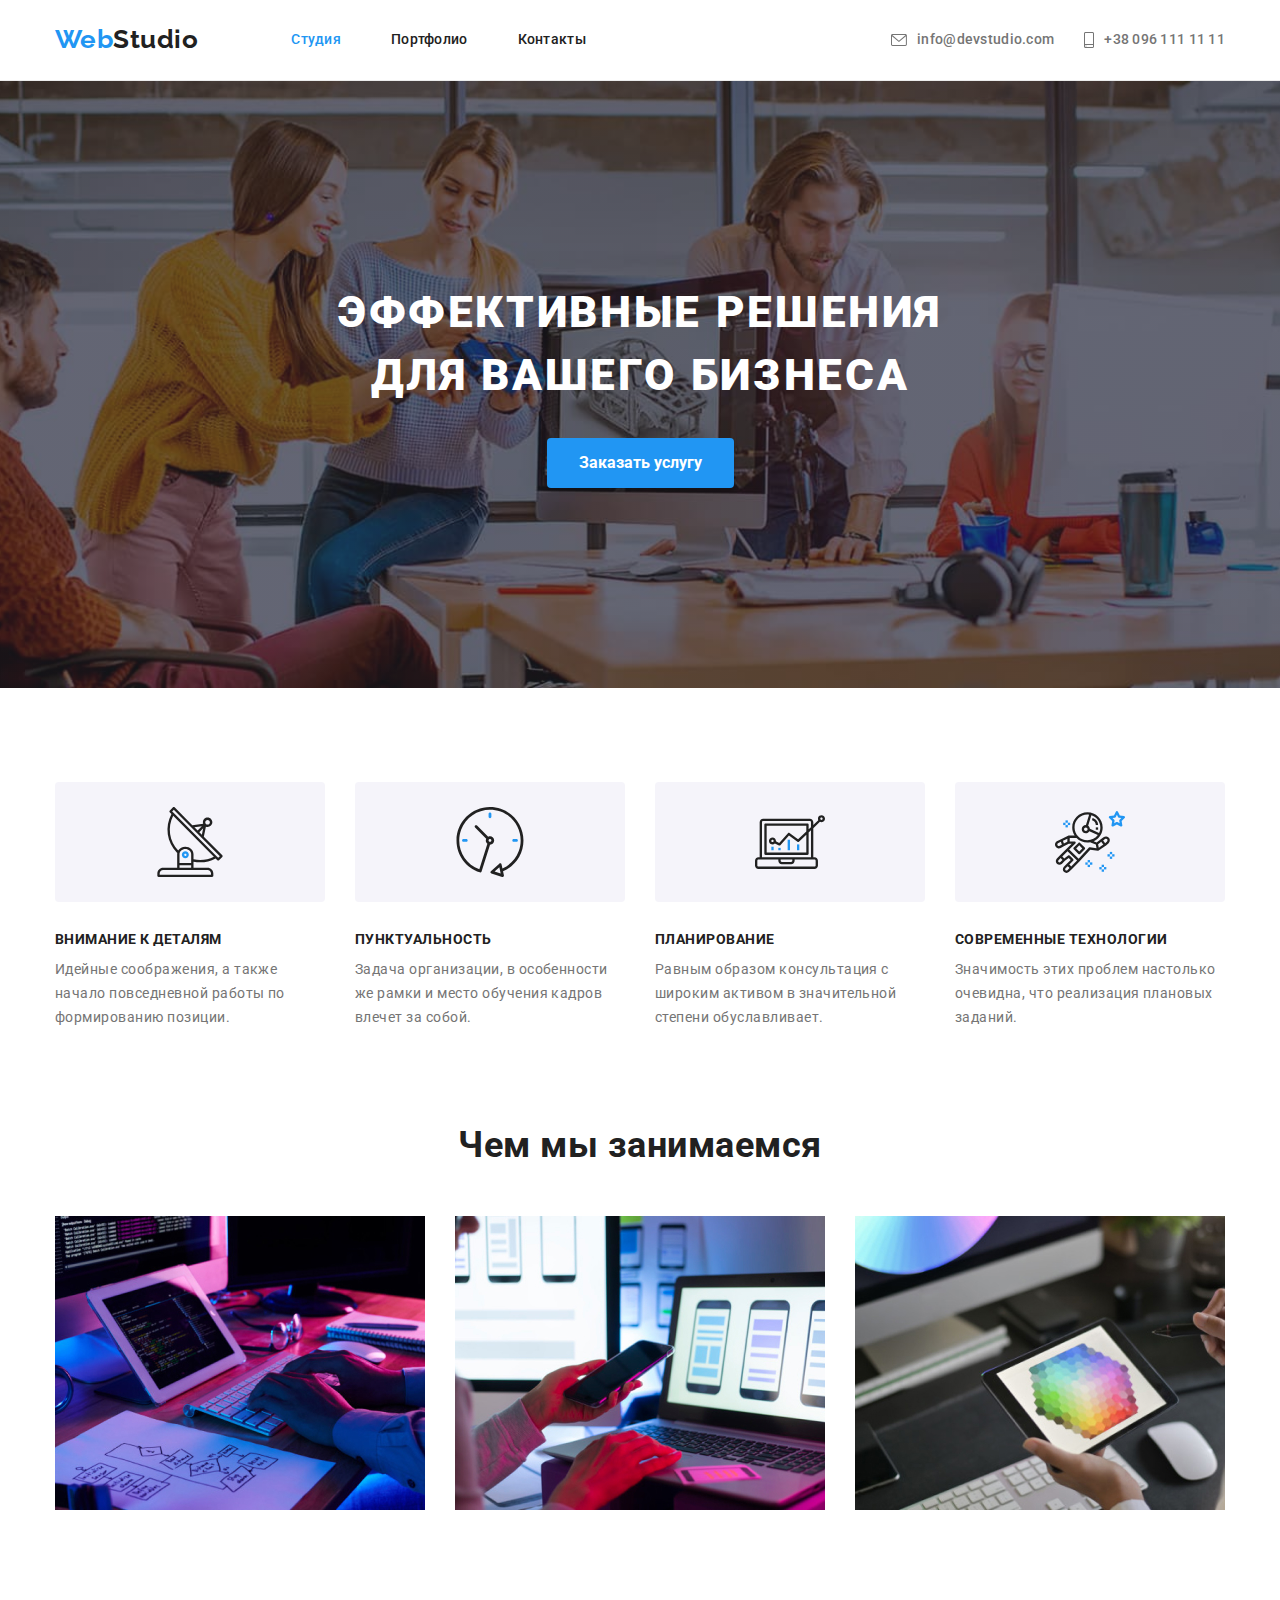
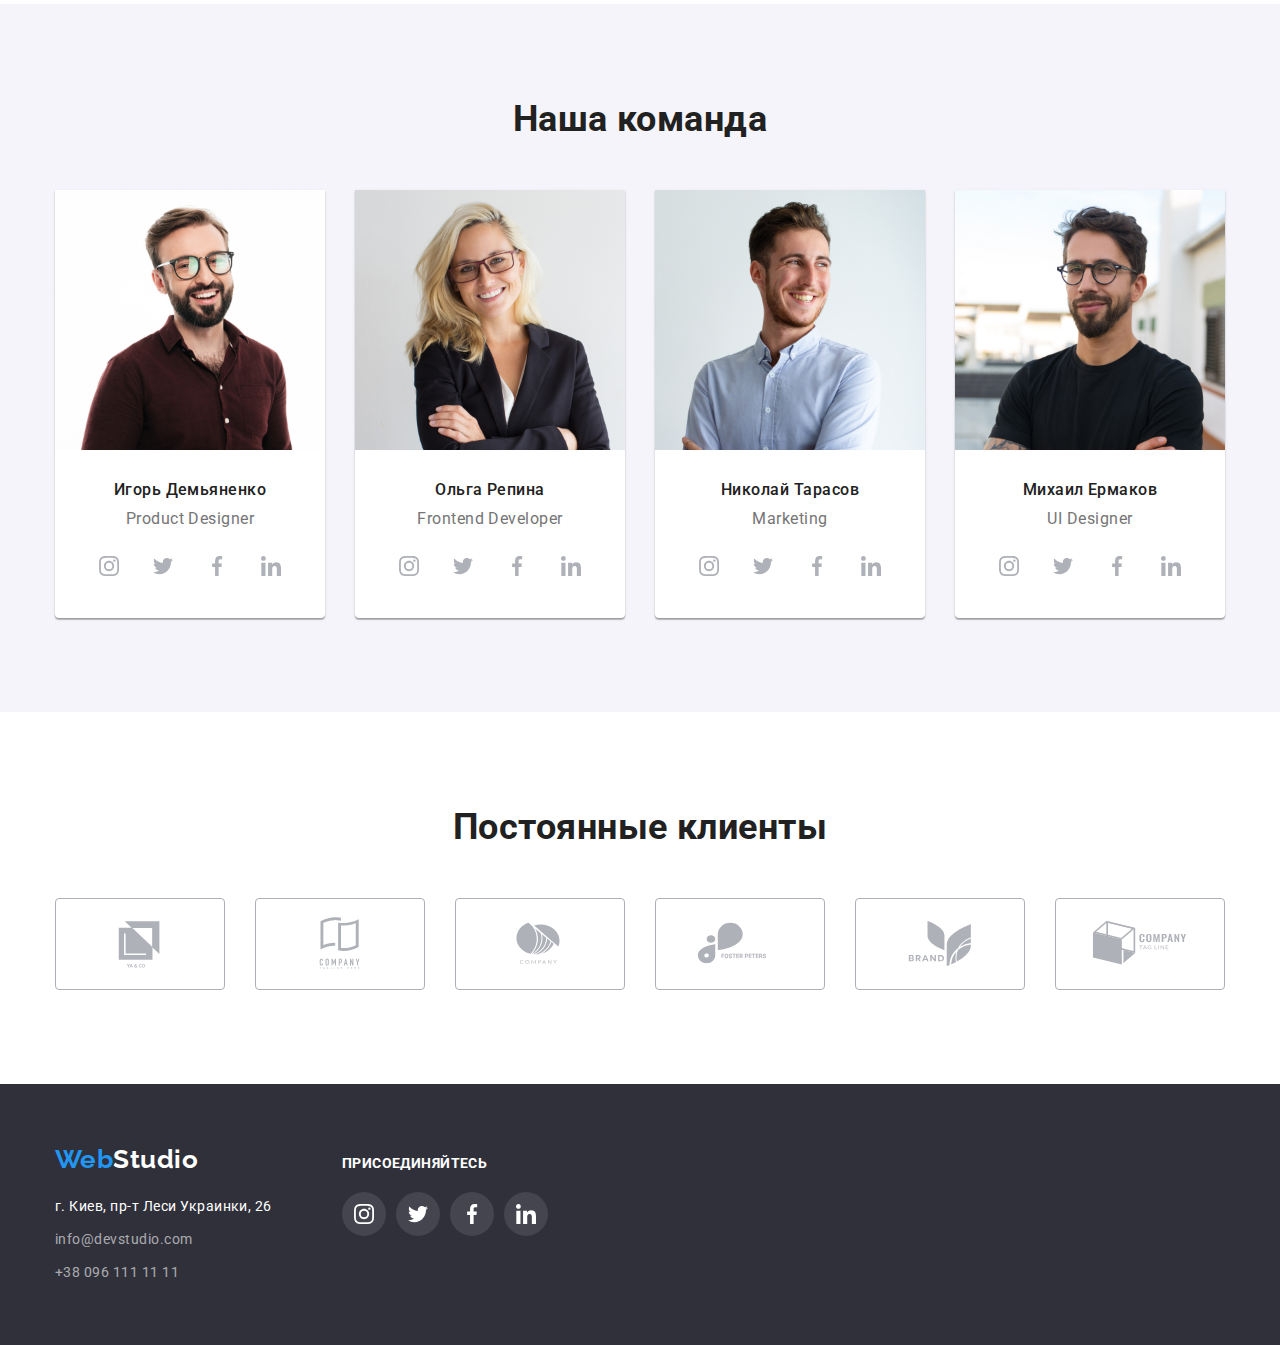
==== index.html @ ff2a19ad "Initial commit" ====
<!DOCTYPE html>
<html lang="ru">

<head>
    <meta charset="UTF-8">
    <meta http-equiv="X-UA-Compatible" content="IE=edge">
    <meta name="viewport" content="width=device-width, initial-scale=1.0">
    <title>Главная</title>
    <link
        href="https://fonts.googleapis.com/css2?family=Raleway:wght@700&family=Roboto:wght@400;500;700;900&display=swap"
        rel="stylesheet" />
    <link rel="stylesheet"
        href="https://cdnjs.cloudflare.com/ajax/libs/modern-normalize/1.1.0/modern-normalize.min.css" />
    <link rel="stylesheet" href="./CSS/styles.css" />
</head>

<body>
    <!--Шапка-->
    <header class="page-header">
        <div class="container main-nav">
            <nav class="main-nav">
                <a href="./index.html" class="logo">
                    Web<span>Studio</span>
                </a>

                <ul class="site-nav list">
                    <li class="item"><a href="./index.html" class="link current">Студия</a></li>
                    <li class="item"><a href="./portfolio.html" class="link">Портфолио</a></li>
                    <li class="item"><a href="" class="link">Контакты</a></li>
                </ul>
            </nav>

            <ul class="contacts list">
                <li class="item envelope"><a class="contacts link" href="mailto:info@devstudio.com">
                        <svg class="contacts-icon" width="16" height="12">
                            <use href="./images/sprite.svg#icon-envelope"></use>
                        </svg>
                        info@devstudio.com</a></li>
                <li class="item phone"><a class="contacts link" href="tel:380961111111">
                        <svg class="contacts-icon" width="10" height="16">
                            <use href="./images/sprite.svg#icon-smartphone"></use>
                        </svg>
                        +38 096 111 11 11</a></li>
            </ul>
        </div>
    </header>


    <main>
        <!--Герой-->
        <section class="section-hero">
            <h1 class="title">Эффективные решения для вашего бизнеса</h1>
            <button class="button primary" type="button">Заказать услугу</button>
        </section>

        <!--Принципы работы-->
        <section class="section-rules">
            <div class="container">
                <ul class="list rules">
                    <li class="item antenna">
                        <h3 class="title">Внимание к деталям</h3>
                        <p class="text">Идейные соображения, а также начало повседневной работы по формированию позиции.
                        </p>
                    </li>
                    <li class="item clock">
                        <h3 class="title">Пунктуальность</h3>
                        <p class="text">Задача организации, в особенности же рамки и место обучения кадров влечет за
                            собой.</p>
                    </li>
                    <li class="item diagram">
                        <h3 class="title">Планирование</h3>
                        <p class="text">Равным образом консультация с широким активом в значительной степени
                            обуславливает.</p>
                    </li>
                    <li class="item astronaut">
                        <h3 class="title">Современные технологии</h3>
                        <p class="text">Значимость этих проблем настолько очевидна, что реализация плановых заданий.</p>
                    </li>
                </ul>
            </div>
        </section>

        <!--Чем занимаемся-->
        <section class="section-work">
            <div class="container">
                <h2 class="title">Чем мы занимаемся</h2>
                <ul class="list work">
                    <li class="item"><img class="img" src="./images/photo-1.jpg" alt="Создание сайтов" width="370"
                            height="294"></li>
                    <li class="item"><img class="img" src="./images/photo-2.jpg" alt="Разработка приложений" width="370"
                            height="294"></li>
                    <li class="item"><img class="img" src="./images/photo-3.jpg" alt="Внешнее оформление" width="370"
                            height="294"></li>
                </ul>
            </div>
        </section>

        <!--Наша команда-->
        <section class="section-team">
            <div class="container">
                <h2 class="title">Наша команда</h2>

                <ul class="list team">
                    <li class="item mamber"><img class="img" src="./images/team-member1.jpg" alt="Игорь Демьяненко"
                            width="270" height="260">
                        <h3 class="title-mamber">Игорь Демьяненко</h3>
                        <p class="text">Product Designer</p>
                        <ul class="list socials">
                            <li class="socials item">
                                <a class="socials-link" href="" target="_blank" rel="noopener noreferrer"
                                    aria-label="иконка instagram">
                                    <svg class="socials-icon" width="20" height="20">
                                        <use href="./images/sprite.svg#icon-instagram"></use>
                                    </svg>
                                </a>
                            </li>
                            <li class="socials item">
                                <a class="socials-link" href="" target="_blank" rel="noopener noreferrer"
                                    aria-label="иконка twitter">
                                    <svg class="socials-icon" width="20" height="20">
                                        <use href="./images/sprite.svg#icon-twitter"></use>
                                    </svg>
                                </a>
                            </li>
                            <li class="socials item">
                                <a class="socials-link" href="" target="_blank" rel="noopener noreferrer"
                                    aria-label="иконка facebook">
                                    <svg class="socials-icon" width="20" height="20">
                                        <use href="./images/sprite.svg#icon-facebook"></use>
                                    </svg>
                                </a>
                            </li>
                            <li class="socials item">
                                <a class="socials-link" href="" target="_blank" rel="noopener noreferrer"
                                    aria-label="иконка linkedin">
                                    <svg class="socials-icon" width="20" height="20">
                                        <use href="./images/sprite.svg#icon-linkedin"></use>
                                    </svg>
                                </a>
                            </li>
                        </ul>
                    </li>
                    <li class="item mamber"><img class="img" src="./images/team-member2.jpg" alt="Ольга Репина"
                            width="270" height="260">
                        <h3 class="title-mamber">Ольга Репина</h3>
                        <p class="text">Frontend Developer</p>
                        <ul class="list socials">
                            <li class="socials item">
                                <a class="socials-link" href="" target="_blank" rel="noopener noreferrer"
                                    aria-label="иконка instagram">
                                    <svg class="socials-icon" width="20" height="20">
                                        <use href="./images/sprite.svg#icon-instagram"></use>
                                    </svg>
                                </a>
                            </li>
                            <li class="socials item">
                                <a class="socials-link" href="" target="_blank" rel="noopener noreferrer"
                                    aria-label="иконка twitter">
                                    <svg class="socials-icon" width="20" height="20">
                                        <use href="./images/sprite.svg#icon-twitter"></use>
                                    </svg>
                                </a>
                            </li>
                            <li class="socials item">
                                <a class="socials-link" href="" target="_blank" rel="noopener noreferrer"
                                    aria-label="иконка facebook">
                                    <svg class="socials-icon" width="20" height="20">
                                        <use href="./images/sprite.svg#icon-facebook"></use>
                                    </svg>
                                </a>
                            </li>
                            <li class="socials item">
                                <a class="socials-link" href="" target="_blank" rel="noopener noreferrer"
                                    aria-label="иконка linkedin">
                                    <svg class="socials-icon" width="20" height="20">
                                        <use href="./images/sprite.svg#icon-linkedin"></use>
                                    </svg>
                                </a>
                            </li>
                        </ul>
                    </li>
                    <li class="item mamber"><img class="img" src="./images/team-member3.jpg" alt="Николай Тарасов"
                            width="270" height="260">
                        <h3 class="title-mamber">Николай Тарасов</h3>
                        <p class="text">Marketing</p>
                        <ul class="list socials">
                            <li class="socials item">
                                <a class="socials-link" href="" target="_blank" rel="noopener noreferrer"
                                    aria-label="иконка instagram">
                                    <svg class="socials-icon" width="20" height="20">
                                        <use href="./images/sprite.svg#icon-instagram"></use>
                                    </svg>
                                </a>
                            </li>
                            <li class="socials item">
                                <a class="socials-link" href="" target="_blank" rel="noopener noreferrer"
                                    aria-label="иконка twitter">
                                    <svg class="socials-icon" width="20" height="20">
                                        <use href="./images/sprite.svg#icon-twitter"></use>
                                    </svg>
                                </a>
                            </li>
                            <li class="socials item">
                                <a class="socials-link" href="" target="_blank" rel="noopener noreferrer"
                                    aria-label="иконка facebook">
                                    <svg class="socials-icon" width="20" height="20">
                                        <use href="./images/sprite.svg#icon-facebook"></use>
                                    </svg>
                                </a>
                            </li>
                            <li class="socials item">
                                <a class="socials-link" href="" target="_blank" rel="noopener noreferrer"
                                    aria-label="иконка linkedin">
                                    <svg class="socials-icon" width="20" height="20">
                                        <use href="./images/sprite.svg#icon-linkedin"></use>
                                    </svg>
                                </a>
                            </li>
                        </ul>
                    </li>
                    <li class="item mamber"><img class="img" src="./images/team-member4.jpg" alt="Михаил Ермаков"
                            width="270" height="260">
                        <h3 class="title-mamber">Михаил Ермаков</h3>
                        <p class="text">UI Designer</p>
                        <ul class="list socials">
                            <li class="socials item">
                                <a class="socials-link" href="" target="_blank" rel="noopener noreferrer"
                                    aria-label="иконка instagram">
                                    <svg class="socials-icon" width="20" height="20">
                                        <use href="./images/sprite.svg#icon-instagram"></use>
                                    </svg>
                                </a>
                            </li>
                            <li class="socials item">
                                <a class="socials-link" href="" target="_blank" rel="noopener noreferrer"
                                    aria-label="иконка twitter">
                                    <svg class="socials-icon" width="20" height="20">
                                        <use href="./images/sprite.svg#icon-twitter"></use>
                                    </svg>
                                </a>
                            </li>
                            <li class="socials item">
                                <a class="socials-link" href="" target="_blank" rel="noopener noreferrer"
                                    aria-label="иконка facebook">
                                    <svg class="socials-icon" width="20" height="20">
                                        <use href="./images/sprite.svg#icon-facebook"></use>
                                    </svg>
                                </a>
                            </li>
                            <li class="socials item">
                                <a class="socials-link" href="" target="_blank" rel="noopener noreferrer"
                                    aria-label="иконка linkedin">
                                    <svg class="socials-icon" width="20" height="20">
                                        <use href="./images/sprite.svg#icon-linkedin"></use>
                                    </svg>
                                </a>
                            </li>
                        </ul>
                    </li>
                </ul>
            </div>
        </section>

        <!--Постоянные клиенты-->
        <section class="section-clients">
            <div class="container">
                <h2 class="title">Постоянные клиенты</h2>
                <ul class="list clients">
                    <li class="item">
                        <a class="clients-link" href="">
                            <svg class="clients-icon" width="106" height="60">
                                <use href="./images/sprite.svg#icon-client-1"></use>
                            </svg>
                        </a>
                    </li>
                    <li class="item">
                        <a class="clients-link" href="">
                            <svg class="clients-icon" width="106" height="60">
                                <use href="./images/sprite.svg#icon-client-2"></use>
                            </svg>
                        </a>
                    </li>
                    <li class="item">
                        <a class="clients-link" href="">
                            <svg class="clients-icon" width="106" height="60">
                                <use href="./images/sprite.svg#icon-client-3"></use>
                            </svg>
                        </a>
                    </li>
                    <li class="item">
                        <a class="clients-link" href="">
                            <svg class="clients-icon" width="106" height="60">
                                <use href="./images/sprite.svg#icon-client-4"></use>
                            </svg>
                        </a>
                    </li>
                    <li class="item">
                        <a class="clients-link" href="">
                            <svg class="clients-icon" width="106" height="60">
                                <use href="./images/sprite.svg#icon-client-5"></use>
                            </svg>
                        </a>
                    </li>
                    <li class="item">
                        <a class="clients-link" href="">
                            <svg class="clients-icon" width="106" height="60">
                                <use href="./images/sprite.svg#icon-client-6"></use>
                            </svg>
                        </a>
                    </li>
                </ul>
            </div>
        </section>
    </main>

    <!--Футер-->
    <footer class="footer">
        <div class="container container-footer">
            <div class="footer-address">
                <a href="./index.html" class="logo">
                    Web<span>Studio</span>
                </a>

                <address class="address">
                    г. Киев, пр-т Леси Украинки, 26
                </address>

                <address>
                    <ul class="footer-list list">
                        <li class="footer-item"><a href="mailto:info@devstudio.com" class="link">info@devstudio.com</a>
                        </li>
                        <li class="footer-item"><a href="tel:380961111111" class="link">+38 096 111 11 11</a></li>
                    </ul>
                </address>
            </div>

            <div class="join-footer">
                <h3 class="title">присоединяйтесь</h3>
                <ul class="list join-list">
                    <li class="join item">
                        <a class="join-link" href="" target="_blank" rel="noopener noreferrer"
                            aria-label="иконка instagram">
                            <svg class="join-icon" width="20" height="20">
                                <use href="./images/sprite.svg#icon-instagram"></use>
                            </svg>
                        </a>
                    </li>
                    <li class="join item">
                        <a class="join-link" href="" target="_blank" rel="noopener noreferrer"
                            aria-label="иконка twitter">
                            <svg class="join-icon" width="20" height="20">
                                <use href="./images/sprite.svg#icon-twitter"></use>
                            </svg>
                        </a>
                    </li>
                    <li class="join item">
                        <a class="join-link" href="" target="_blank" rel="noopener noreferrer"
                            aria-label="иконка facebook">
                            <svg class="join-icon" width="20" height="20">
                                <use href="./images/sprite.svg#icon-facebook"></use>
                            </svg>
                        </a>
                    </li>
                    <li class="join item">
                        <a class="join-link" href="" target="_blank" rel="noopener noreferrer"
                            aria-label="иконка linkedin">
                            <svg class="join-icon" width="20" height="20">
                                <use href="./images/sprite.svg#icon-linkedin"></use>
                            </svg>
                        </a>
                    </li>
                </ul>
            </div>
        </div>

    </footer>

</body>

</html>
---- CSS/styles.css ----
:root {
    --primary-text-color: #757575;
    --title-text-color: #212121;
    --accent-color: #2196F3;
    --primary-white-color: #FFFFFF;
    --primary-button-bg-color: #F5F4FA;
    --primary-footer-text-color: rgba(255, 255, 255, 0.6);
    --primary-footer-bg-color: #2F303A;
    --primary-team-bg-color: #F5F4FA;
    --accent-bg-hover-color: #188CE8;
    --border-color: #EEEEEE;
    --border-footer: #ECECEC;
}

body {
    background-color: var(--primary-bg-color);
    color: var(--primary-text-color);

    font-family: Roboto, sans-serif;
    letter-spacing: 0.03em;
}

.container {
    margin-left: auto;
    margin-right: auto;
    width: 1200px;
    padding-left: 15px;
    padding-right: 15px;
}

.list {
    padding: 0;
    margin: 0;
    list-style: none;
}

*,
*::before,
*::after {
    box-sizing: border-box;
}

h1,
h2,
h3,
h4,
h5,
h6,
p {
    margin-top: 0;
    margin-bottom: 0;
}

/* Студия*/

.page-header {
    border-bottom: 1px solid var(--border-footer);
}

.main-nav {
    align-items: center;
    display: flex;
}

.logo {
    margin-right: 93px;
    padding-top: 24px;
    padding-bottom: 25px;

    color: var(--accent-color);
    font-family: Raleway, sans-serif;
    font-weight: 700;
    font-size: 26px;
    line-height: 1.19;
    text-decoration: none;
}

.logo span {
    color: var(--title-text-color);
    font-family: Raleway, sans-serif;

    font-weight: 700;
    font-size: 26px;
    line-height: 1.19;
    text-decoration: none;
}

.site-nav {
    display: flex;
}

.site-nav .item+.item {
    margin-left: 50px;
}


.site-nav .link {
    display: block;
    padding-top: 32px;
    padding-bottom: 32px;

    color: var(--title-text-color);
    font-weight: 500;
    font-size: 14px;
    line-height: 1.14;
    letter-spacing: 0.02em;
    text-decoration: none;
}

.site-nav .link.current {
    color: var(--accent-color);
}

.site-nav .link:hover,
.site-nav .link:focus {
    color: var(--accent-color);
}

.contacts {
    margin-left: auto;
    display: flex;
}

.contacts .item+.item {
    margin-left: 30px;
}

.contacts .link {
    padding-top: 32px;
    padding-bottom: 32px;

    display: flex;
    align-items: center;

    color: var(--primary-text-color);
    font-weight: 500;
    font-size: 14px;
    line-height: 1.14;
    letter-spacing: 0.02em;
    text-decoration: none;
}

.contacts .link:hover,
.contacts .link:focus {
    color: var(--accent-color)
}

.contacts.list {
    display: flex;
    align-items: center;
}

.contacts-icon {
    margin-right: 10px;
    fill: currentColor;
}

.section-hero {
    max-width: 1600px;
    min-height: 600px;
    margin-right: auto;
    margin-left: auto;
    padding-top: 200px;
    padding-bottom: 200px;
    text-align: center;
    background-color: var(--primary-footer-bg-color);
    background-image: linear-gradient(to right,
            rgba(47, 48, 58, 0.4),
            rgba(47, 48, 58, 0.4)),
        url(../images/hero-background.jpg);
    background-repeat: no-repeat;
    background-position: center;
    background-size: cover;
}


.section-hero .title {
    margin-bottom: 30px;
    margin-right: auto;
    margin-left: auto;

    width: 696px;
    color: var(--primary-white-color);

    text-align: center;
    font-weight: 900;
    font-size: 44px;
    line-height: 1.44;

    letter-spacing: 0.06em;
    text-transform: uppercase;
}

button {
    border: 0;
    font-family: inherit;
}


.button {
    color: var(--title-text-color);
    background-color: var(--primary-white-color);

    font-weight: 700;
    font-size: 16px;
    line-height: 1.9;

    cursor: pointer;
}

.button.primary {
    padding: 10px 32px;
    border-radius: 4px;
    box-shadow: 0px 4px 4px rgba(0, 0, 0, 0.15);

    color: var(--primary-white-color);
    background-color: var(--accent-color);
    font-weight: 700;
    font-size: 16px;
    line-height: 1.9;

    cursor: pointer;
}

.button.primary:hover,
.button.primary:focus {
    color: var(--primary-white-color);
    background-color: var(--accent-bg-hover-color);
}

.rules {
    display: flex;
}

.section-rules {
    padding-top: 94px;
    padding-bottom: 94px;
}

.rules .item {
    width: 270px;
}


.rules .item::before {
    display: block;
    content: '';
    height: 120px;
    background-color: #F5F4FA;
    border-radius: 4px;
    margin-bottom: 30px;
    background-position: center;
    background-repeat: no-repeat;
}

.antenna::before {
    background-image: url(../images/icons/antenna.svg);
}

.clock::before {
    background-image: url(../images/icons/clock.svg);
}

.diagram::before {
    background-image: url(../images/icons/diagram.svg);
}

.astronaut::before {
    background-image: url(../images/icons/astronaut.svg);
}

.rules .item+.item {
    margin-left: 30px;
}

.section-rules .title {
    margin-top: 0;
    margin-bottom: 10px;
    color: var(--title-text-color);

    font-weight: 700;
    font-size: 14px;
    line-height: 1.14;
    text-transform: uppercase;
}


.section-rules .text {
    margin-top: 0;
    margin-bottom: 0;
    font-size: 14px;
    line-height: 1.71;
}

.section-work {
    padding-bottom: 94px;
}

.section-work .title {
    margin-bottom: 50px;
    color: var(--title-text-color);

    font-weight: 700;
    font-size: 36px;
    line-height: 1.17;
    text-align: center;

}

.section-work .list {
    display: flex;
}

.work .item+.item {
    margin-left: 30px;
}

img {
    display: block;
    max-width: 100%;
    height: auto;
}

.section-team {
    padding-top: 94px;
    padding-bottom: 94px;
    background-color: var(--primary-team-bg-color);
}

.section-team .list {
    display: flex;
}

.team .mamber+.mamber {
    margin-left: 30px;
}

.team .mamber {
    background-color: var(--primary-white-color);
    box-shadow: 0px 1px 3px rgba(0, 0, 0, 0.12), 0px 1px 1px rgba(0, 0, 0, 0.14), 0px 2px 1px rgba(0, 0, 0, 0.2);
    border-radius: 0px 0px 4px 4px;
}

.section-team .title {
    margin-bottom: 50px;
    color: var(--title-text-color);

    font-weight: 700;
    font-size: 36px;
    line-height: 1.17;
    text-align: center;
}

.section-team .title-mamber {
    margin-bottom: 10px;
    color: var(--title-text-color);

    font-weight: 500;
    font-size: 16px;
    line-height: 1.19;
    text-align: center;
}

.section-team .text {
    margin-bottom: 16px;
    font-size: 16px;
    line-height: 1.19;
    text-align: center;
}

.section-team .img {
    margin-bottom: 30px;
}

.list.socials {
    display: flex;
    justify-content: center;
    align-items: center;
}

.socials-link {
    display: flex;
    align-items: center;
    justify-content: center;
    width: 44px;
    height: 44px;

    background-color: #FFFFFF;
    color: #AFB1B8;

    border-radius: 50%;
}

.socials-link:hover,
.socials-link:focus {
    background-color: #2196F3;
    color: #FFFFFF;
}

.socials.item:not(:last-child) {
    margin-right: 10px;
}

.socials.item {
    margin-bottom: 30px;
}

.socials-icon {
    fill: currentColor;
}

.section-clients {
    padding-top: 94px;
    padding-bottom: 94px;
}

.section-clients .title {
    margin-bottom: 50px;
    color: var(--title-text-color);

    font-weight: 700;
    font-size: 36px;
    line-height: 1.17;
    text-align: center;
}

.section-clients .list {
    display: flex;
}

.clients-link {
    display: flex;
    align-items: center;
    justify-content: center;

    width: 170px;
    height: 92px;

    border: 1px solid #AFB1B8;
    border-radius: 4px;
}

.clients-link:hover,
.clients-link:focus {
    border-color: #2196F3;
}

.clients-link:hover .clients-icon,
.clients-link:focus .clients-icon {
    fill: #2196F3;
}

.clients-icon {
    fill: #AFB1B8;
}

.clients .item+.item {
    margin-left: 30px;
}


.footer {
    padding-top: 60px;
    padding-bottom: 60px;
    background-color: var(--primary-footer-bg-color);
}

.footer span {
    color: var(--primary-white-color)
}

.logo {
    display: inline-block;
}

.footer .logo {
    margin-right: 0;
    margin-bottom: 20px;
    padding: 0;

}

.footer .address {
    color: var(--primary-white-color);

    font-style: normal;
    font-size: 14px;
    line-height: 1.71;
}

.footer-list {
    padding: 0;
}

.footer .address {
    margin-bottom: 9px;
}

.footer .link {
    display: inline-block;
    color: var(--primary-footer-text-color);

    font-style: normal;
    font-size: 14px;
    line-height: 1.71;
    text-decoration: none;
}

.footer .link:hover,
.footer .link:focus {
    color: var(--accent-color);
}

.footer-item:not(:last-child) {
    margin-bottom: 9px;
}

.footer .address {
    display: block;
}

.footer .container {
    display: flex;
}

.join-list {
    display: flex;
}

.join-footer .title {
    margin-bottom: 20px;


    font-weight: 700;
    font-size: 14px;
    line-height: 1.14;
    letter-spacing: 0.03em;
    text-transform: uppercase;

    color: #FFFFFF;
}

.join-footer {
    margin-left: 70px;
}

.join-list {
    display: flex;
    justify-content: center;
    align-items: center;
}

.join-link {
    display: flex;
    align-items: center;
    justify-content: center;
    width: 44px;
    height: 44px;

    background-color: rgba(255, 255, 255, 0.1);
    ;
    color: #FFFFFF;

    border-radius: 50%;
}

.join-link:hover,
.join-link:focus {
    background-color: #2196F3;
    color: #FFFFFF;
}

.join.item:not(:last-child) {
    margin-right: 10px;
}

.join-icon {
    fill: currentColor;
}

.container-footer {
    align-items: baseline;
}


/* Портфолио */

.portfolio {
    padding-top: 94px;
    padding-bottom: 94px;
}


.portfolio .list {
    display: flex;
    margin-bottom: 50px;
    justify-content: center;
}

.portfolio .button:hover,
.portfolio .button:focus {
    color: var(--primary-white-color);
    background-color: var(--accent-color);
    box-shadow: 0px 3px 1px rgba(0, 0, 0, 0.1), 0px 1px 2px rgba(0, 0, 0, 0.08), 0px 2px 2px rgba(0, 0, 0, 0.12);
}

.filter .item+.item {
    margin-left: 8px;
}

.portfolio .button {
    padding-top: 6px;
    padding-bottom: 6px;
    padding-right: 22px;
    padding-left: 22px;

    border-radius: 4px;
    background-color: var(--primary-button-bg-color);

    font-weight: 500;
    font-size: 16px;
    line-height: 1.63;
}

.projects {
    display: flex;
    flex-wrap: wrap;
}

.projects .item {
    width: calc((100% - 60px) / 3);
    margin-right: 30px;
    margin-bottom: 30px;
}

.projects .item:nth-child(3n) {
    margin-right: 0;
}

.projects .item:nth-last-child(-n + 3) {
    margin-bottom: 0;
}

.projects .link {
    display: inline-block;
}

.projects .title {
    color: var(--title-text-color);

    font-weight: 700;
    font-size: 18px;
    line-height: 2;
    letter-spacing: 0.06em;
}

.projects .text {
    font-size: 16px;
    line-height: 1.89;
}

.projects .border {
    padding: 20px 24px;

    background-color: var(--primary-white-color);
    border: 1px solid var(--border-color);
    border-top: none;


}

.projects .link:hover,
.projects .link:focus {
    box-shadow:
        0px 1px 1px rgba(0, 0, 0, 0.12),
        0px 4px 4px rgba(0, 0, 0, 0.06),
        1px 4px 6px rgba(0, 0, 0, 0.16);
    cursor: pointer;
}
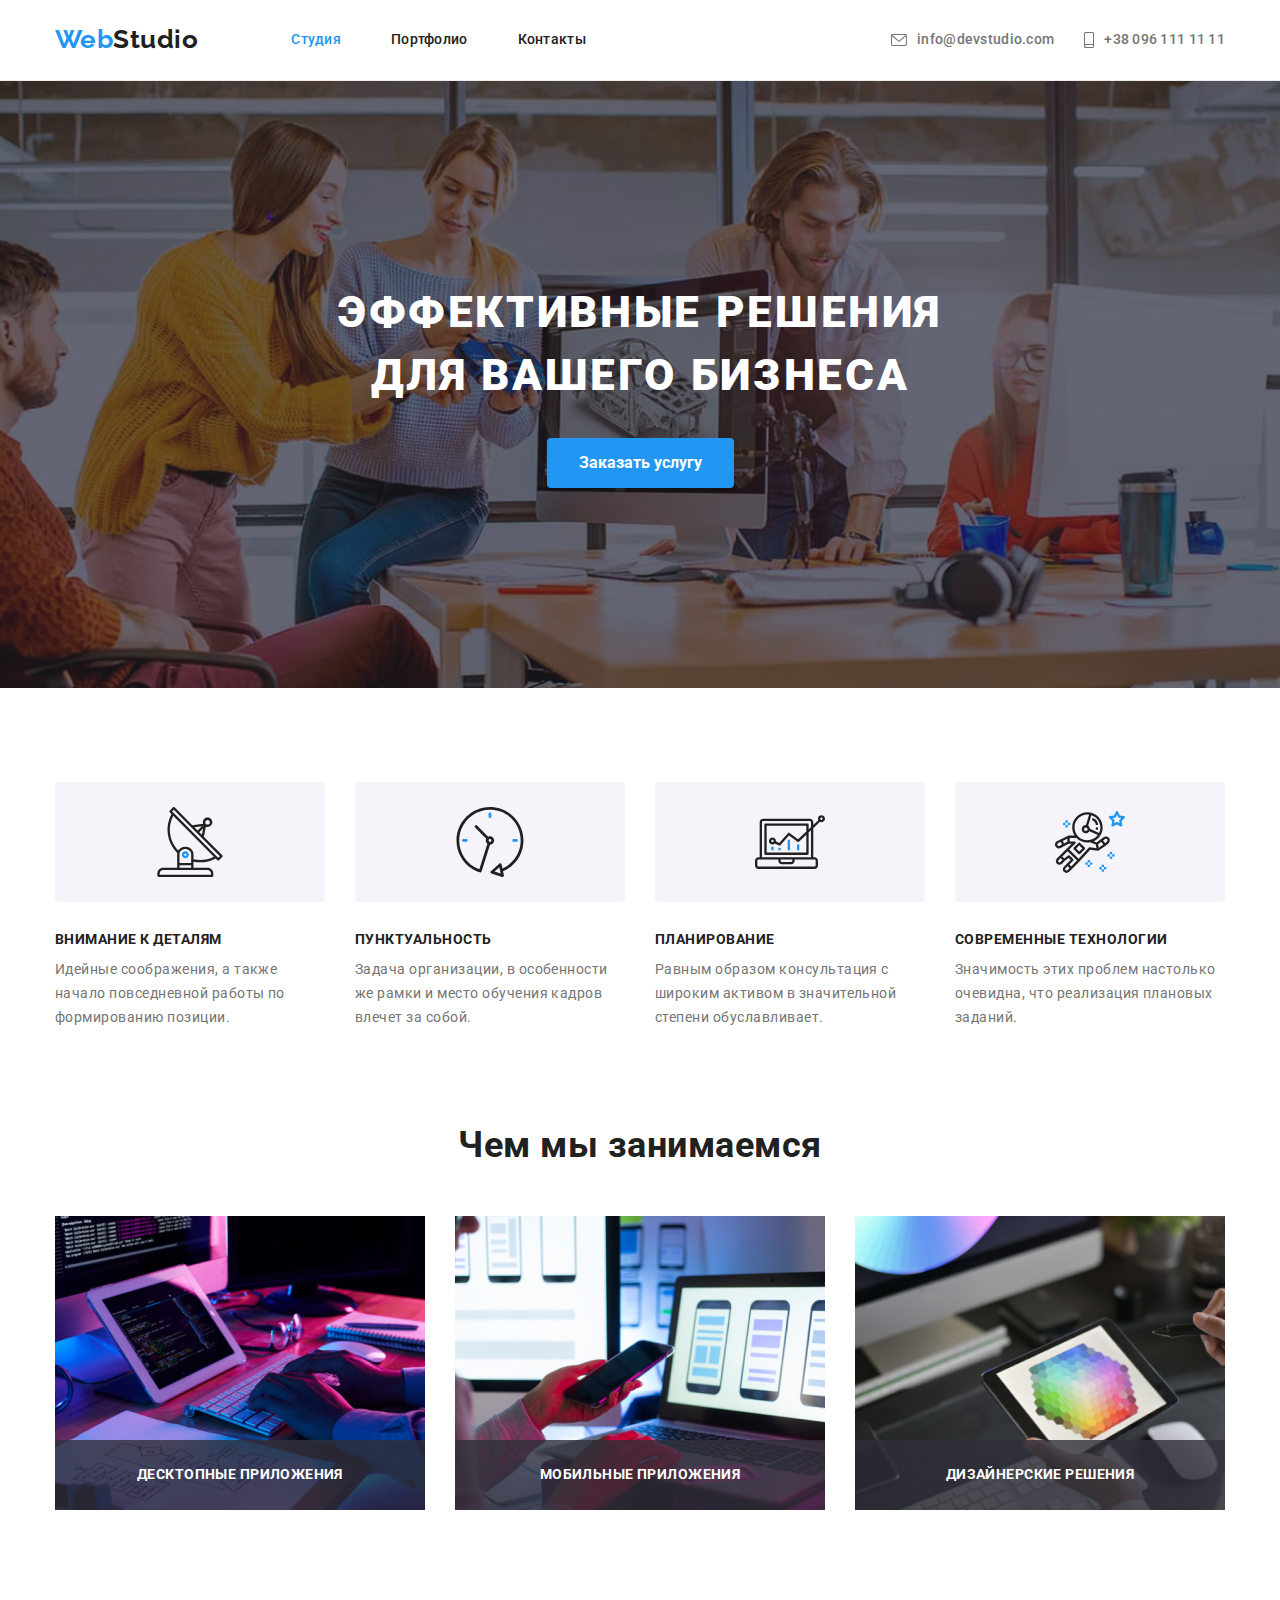
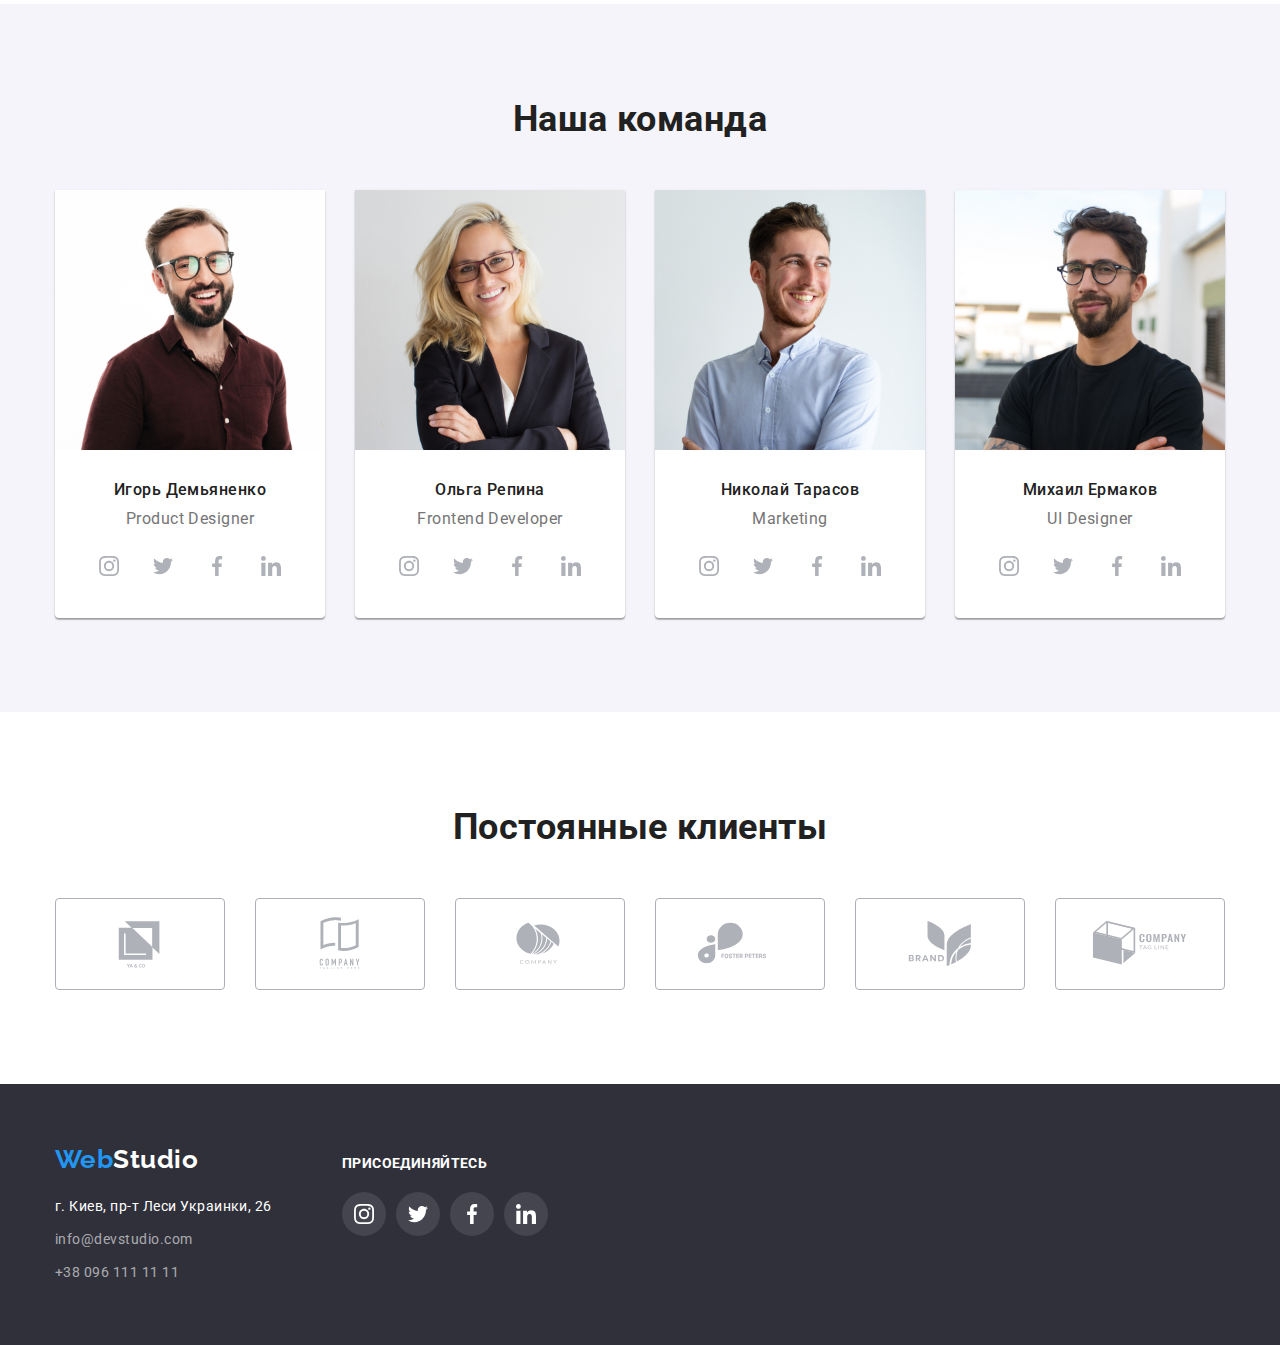
==== commit 90c84f5d: "Створив label для секції work" ====
--- a/index.html
+++ b/index.html
@@ -50,7 +50,7 @@
         <!--Герой-->
         <section class="section-hero">
             <h1 class="title">Эффективные решения для вашего бизнеса</h1>
-            <button class="button primary" type="button">Заказать услугу</button>
+            <button data-modal-open class="button primary" type="button">Заказать услугу</button>
         </section>
 
         <!--Принципы работы-->
@@ -85,11 +85,17 @@
             <div class="container">
                 <h2 class="title">Чем мы занимаемся</h2>
                 <ul class="list work">
-                    <li class="item"><img class="img" src="./images/photo-1.jpg" alt="Создание сайтов" width="370"
+                    <li class="item">
+                        <p class="text">Десктопные приложения</p>
+                        <img class="img" src="./images/photo-1.jpg" alt="Создание сайтов" width="370"
                             height="294"></li>
-                    <li class="item"><img class="img" src="./images/photo-2.jpg" alt="Разработка приложений" width="370"
+                    <li class="item">
+                        <p class="text">Мобильные приложения</p>
+                        <img class="img" src="./images/photo-2.jpg" alt="Разработка приложений" width="370"
                             height="294"></li>
-                    <li class="item"><img class="img" src="./images/photo-3.jpg" alt="Внешнее оформление" width="370"
+                    <li class="item">
+                        <p class="text">Дизайнерские решения</p>
+                        <img class="img" src="./images/photo-3.jpg" alt="Внешнее оформление" width="370"
                             height="294"></li>
                 </ul>
             </div>
@@ -375,6 +381,27 @@
 
     </footer>
 
+    <div class="backdrop is-hidden" data-modal>
+        <div class="modal">
+            <button data-modal-close>Закрыть</button>
+        </div>
+    </div>
+
+    <script>
+        const refs = {
+                openModalBtn: document.querySelector("[data-modal-open]"),
+                closeModalBtn: document.querySelector("[data-modal-close]"),
+                modal: document.querySelector("[data-modal]"),
+            };
+
+            refs.openModalBtn.addEventListener("click", toggleModal);
+            refs.closeModalBtn.addEventListener("click", toggleModal);
+
+            function toggleModal() {
+                refs.modal.classList.toggle("is-hidden");
+            }
+    </script>
+
 </body>
 
 </html>--- a/CSS/styles.css
+++ b/CSS/styles.css
@@ -191,6 +191,35 @@
     text-transform: uppercase;
 }
 
+.backdrop {
+    position: fixed;
+    top: 0;
+    left: 0;
+    width:100%;
+    height: 100%;
+    background-color: rgba(0, 0, 0, 0.2);
+}
+
+.backdrop.is-hidden {
+    opacity: 0;
+    pointer-events: none;
+}
+
+.modal {
+    position: absolute;
+    top: 50%;
+    left: 50%;
+    transform: translate(-50%, -50%);
+
+    width: 528px;
+    height:581px;
+    padding: 8px;
+
+    background-color: #FFFFFF;
+    box-shadow: 0px 1px 3px rgba(0, 0, 0, 0.12), 0px 1px 1px rgba(0, 0, 0, 0.14), 0px 2px 1px rgba(0, 0, 0, 0.2);
+    border-radius: 4px;
+}
+
 button {
     border: 0;
     font-family: inherit;
@@ -315,6 +344,34 @@
     margin-left: 30px;
 }
 
+.section-work .item {
+    position: relative;
+}
+
+.work .text {
+    position: absolute;
+    bottom: 0;
+    left: 0;
+
+    content: '';
+    display: flex;
+    align-items: center;
+    justify-content: center;
+    width: 100%;
+    height: 70px;
+
+    font-weight: 700;
+    font-size: 14px;
+    line-height: 1.14;
+    letter-spacing: 0.03em;
+    text-transform: uppercase;
+    
+    color: #FFFFFF;
+
+    background-color: rgba(47, 48, 58, 0.8);
+}
+
+
 img {
     display: block;
     max-width: 100%;
@@ -678,3 +735,49 @@
     cursor: pointer;
 }
 
+.projects .link:hover .text-projects,
+.projects .link:focus .text-projects {
+    opacity: 1;
+}
+
+ .projects .link:hover .projects-thumb::before,
+ .projects .link:focus .projects-thumb::before {
+    opacity:1;
+}
+
+.projects-thumb {
+    position: relative;
+}
+
+
+.projects-thumb::before {
+    display: inline-block;
+    content: '';
+
+    position: absolute;
+    top: 0;
+    left: 0;
+    width: 100%;
+    height: 100%;
+    background-color: rgba(33, 150, 243, 0.9);
+
+    opacity: 0;
+}
+
+
+.text-projects {
+    position: absolute;
+    width: 322px;
+    height: 168px;
+    left: 24px;
+    top: 63px;
+
+    font-weight: 400;
+    font-size: 18px;
+    line-height: 1.55;
+    letter-spacing: 0.03em;
+    
+    color: #FFFFFF;
+
+    opacity: 0;
+}
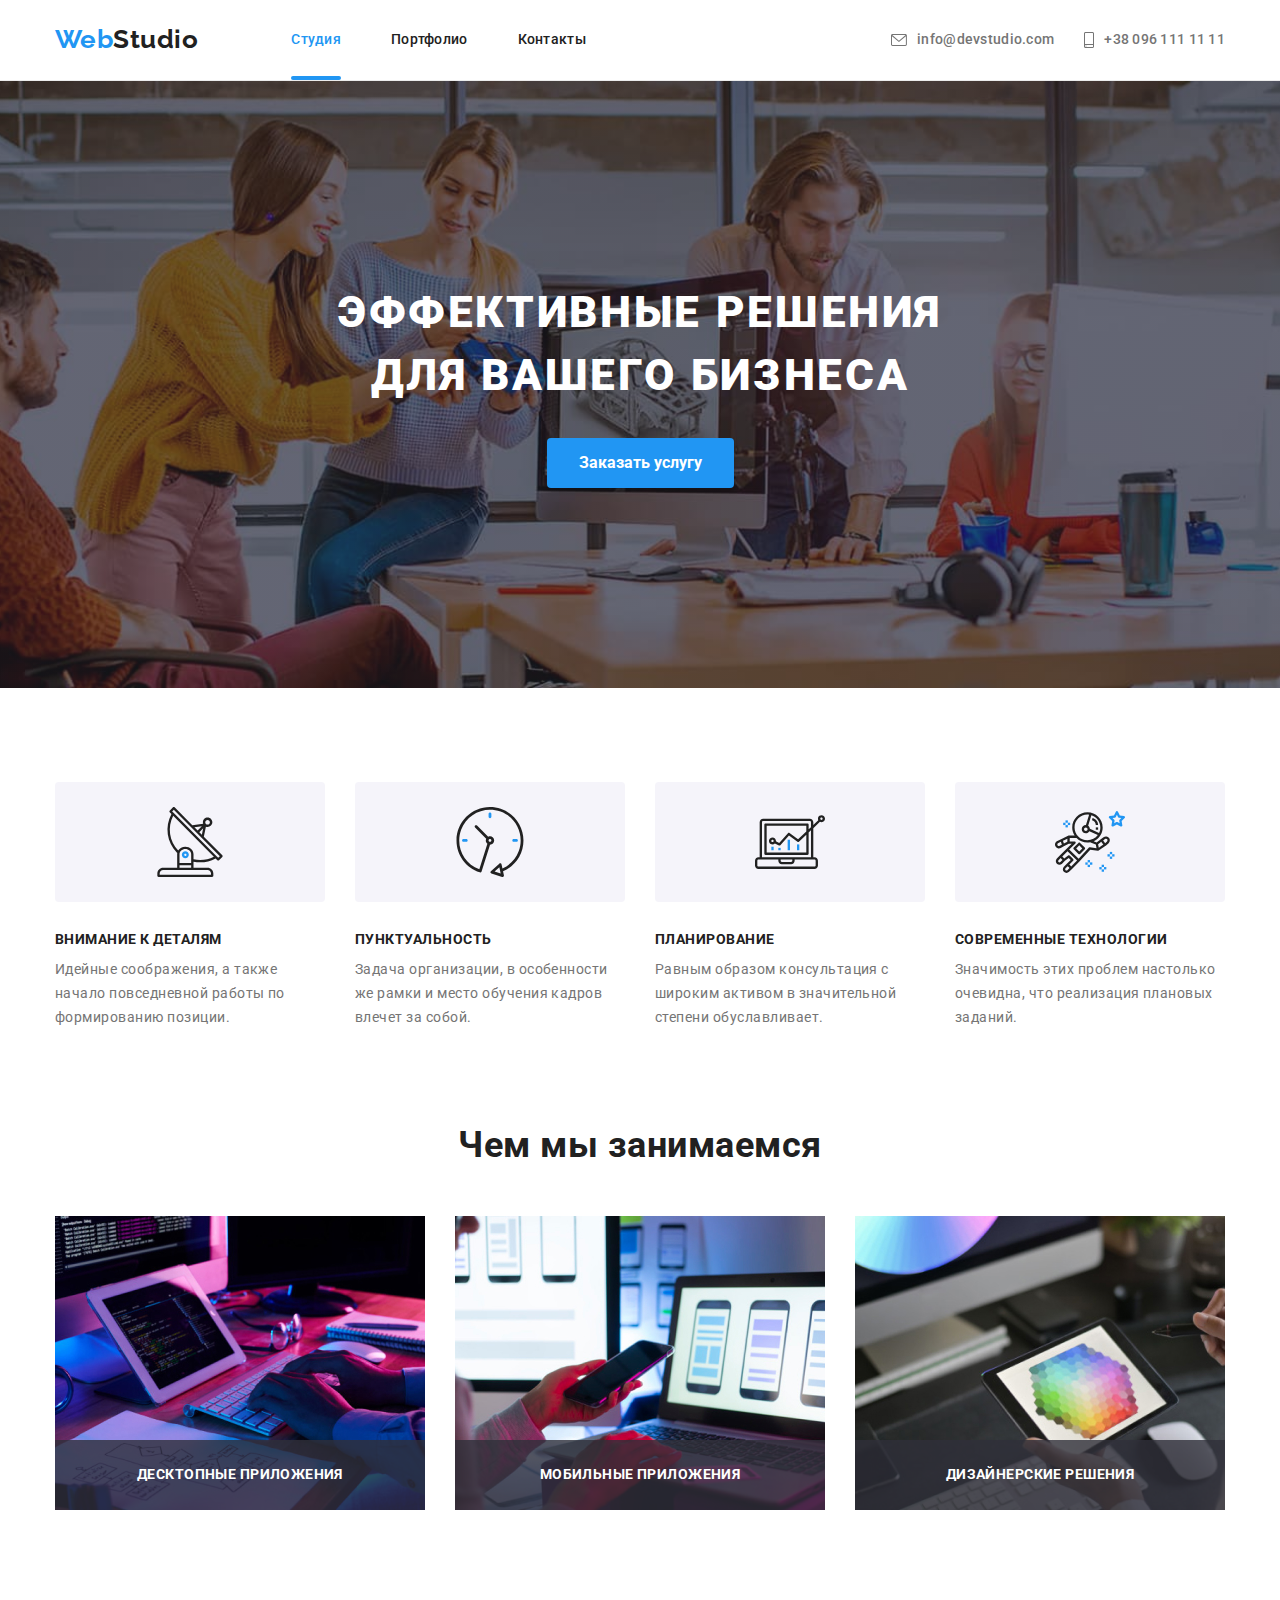
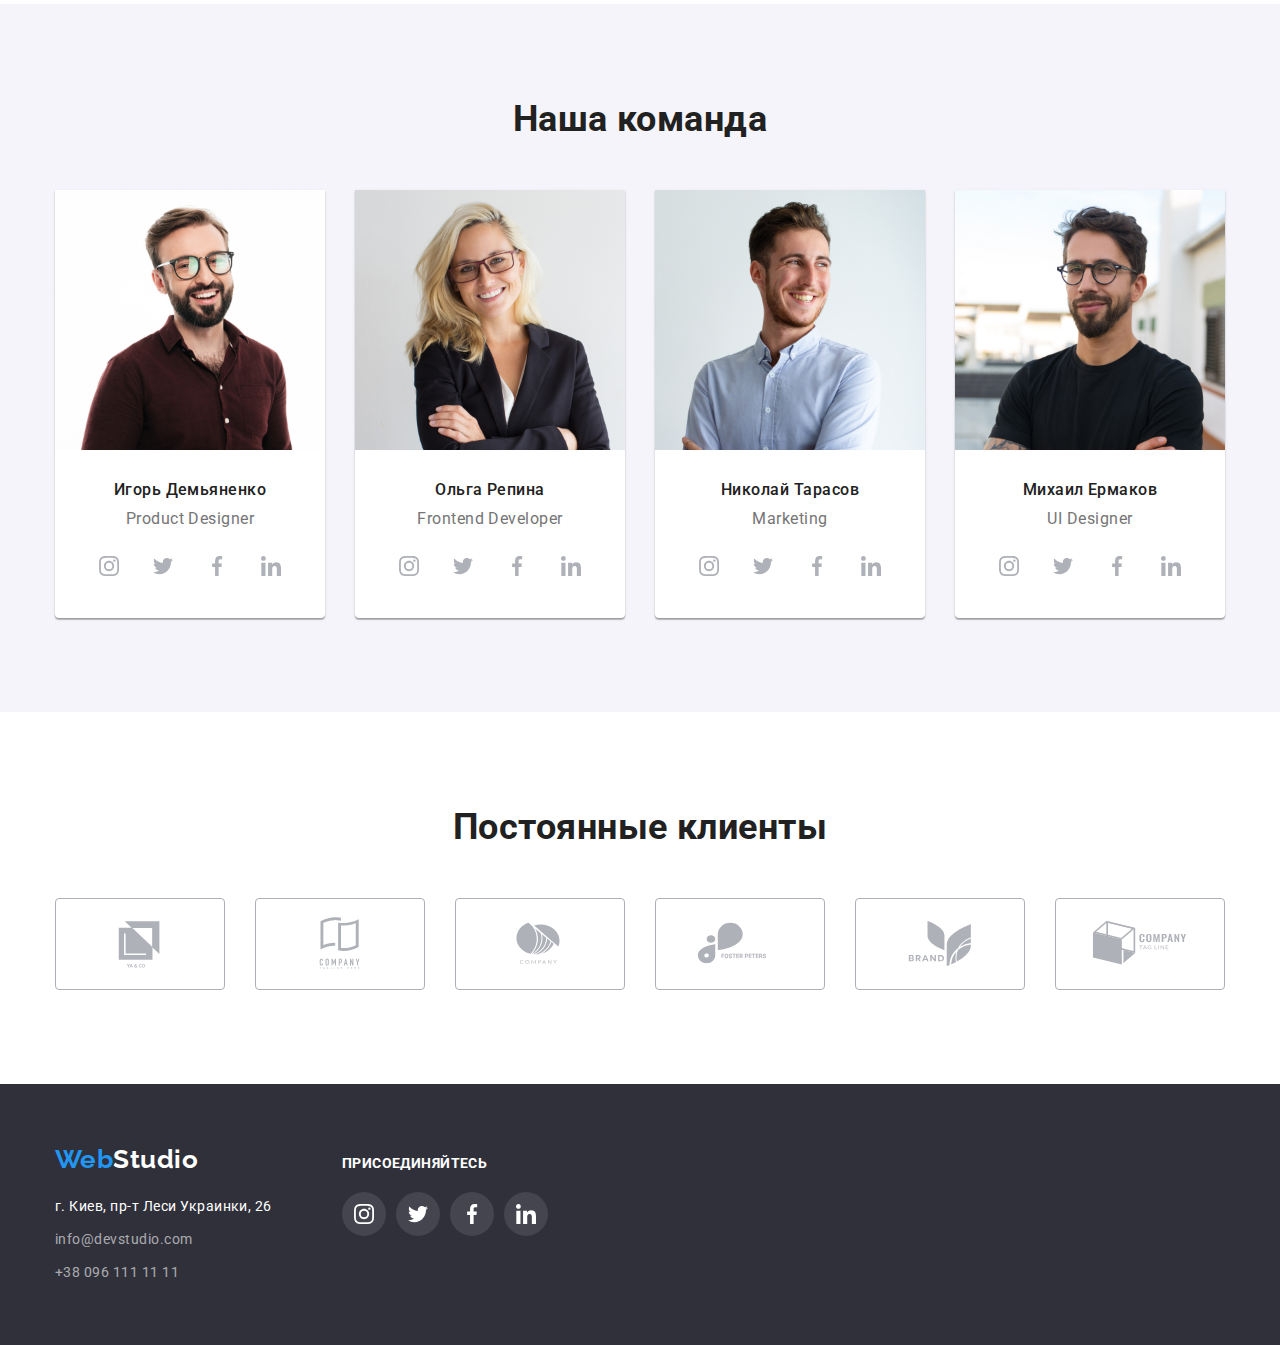
==== commit 8bff48b6: "Зробив modal" ====
--- a/index.html
+++ b/index.html
@@ -50,8 +50,22 @@
         <!--Герой-->
         <section class="section-hero">
             <h1 class="title">Эффективные решения для вашего бизнеса</h1>
-            <button data-modal-open class="button primary" type="button">Заказать услугу</button>
+            <button class="button primary" type="button" data-modal-open>Заказать услугу</button>
         </section>
+
+        <div class="backdrop is-hidden" data-modal>
+            <div class="modal">
+                <button class="modal-btn" data-modal-close>
+                    <svg xmlns="http://www.w3.org/2000/svg"
+                        viewBox="0 0 18 18" 
+                        width="18" height="18">
+                        <path
+                            d="M15 4.108 13.892 3 9.5 7.392 5.108 3 4 4.108 8.392 8.5 4 12.892 5.108 14 9.5 9.608 13.892 14 15 12.892 10.608 8.5 15 4.108Z"
+                            fill="#000" />
+                    </svg>
+                </button>
+            </div>
+        </div>
 
         <!--Принципы работы-->
         <section class="section-rules">
@@ -381,26 +395,7 @@
 
     </footer>
 
-    <div class="backdrop is-hidden" data-modal>
-        <div class="modal">
-            <button data-modal-close>Закрыть</button>
-        </div>
-    </div>
-
-    <script>
-        const refs = {
-                openModalBtn: document.querySelector("[data-modal-open]"),
-                closeModalBtn: document.querySelector("[data-modal-close]"),
-                modal: document.querySelector("[data-modal]"),
-            };
-
-            refs.openModalBtn.addEventListener("click", toggleModal);
-            refs.closeModalBtn.addEventListener("click", toggleModal);
-
-            function toggleModal() {
-                refs.modal.classList.toggle("is-hidden");
-            }
-    </script>
+    <script src="./js/modal.js"></script>
 
 </body>
 
--- a/CSS/styles.css
+++ b/CSS/styles.css
@@ -95,6 +95,8 @@
 
 
 .site-nav .link {
+    position: relative;
+
     display: block;
     padding-top: 32px;
     padding-bottom: 32px;
@@ -105,6 +107,21 @@
     line-height: 1.14;
     letter-spacing: 0.02em;
     text-decoration: none;
+
+    transition: color 250ms cubic-bezier(0.4, 0, 0.2, 1);
+}
+
+.site-nav .link.current::after {
+    position: absolute;
+    bottom: 0;
+    left: 0;
+    content: '';
+    display: block;
+    width: 100%;
+    height: 4px;
+    
+    background-color: #2196F3;
+    border-radius: 2px;
 }
 
 .site-nav .link.current {
@@ -138,6 +155,8 @@
     line-height: 1.14;
     letter-spacing: 0.02em;
     text-decoration: none;
+
+    transition: color 250ms cubic-bezier(0.4, 0, 0.2, 1);
 }
 
 .contacts .link:hover,
@@ -202,6 +221,7 @@
 
 .backdrop.is-hidden {
     opacity: 0;
+    visibility: hidden;
     pointer-events: none;
 }
 
@@ -213,11 +233,29 @@
 
     width: 528px;
     height:581px;
-    padding: 8px;
-
+    
     background-color: #FFFFFF;
     box-shadow: 0px 1px 3px rgba(0, 0, 0, 0.12), 0px 1px 1px rgba(0, 0, 0, 0.14), 0px 2px 1px rgba(0, 0, 0, 0.2);
     border-radius: 4px;
+}
+
+.modal-btn {
+    position: absolute;
+    top: 8px;
+    right: 8px;
+
+    display: flex;
+    align-items: center;
+    justify-content: center;
+    width: 30px;
+    height: 30px;
+    padding: 0;
+
+    cursor: pointer;
+
+    border: 1px solid rgba(0, 0, 0, 0.1);
+    border-radius: 50%;
+    background-color: #FFFFFF;
 }
 
 button {
@@ -249,6 +287,8 @@
     line-height: 1.9;
 
     cursor: pointer;
+
+    transition: background-color 250ms cubic-bezier(0.4, 0, 0.2, 1);
 }
 
 .button.primary:hover,
@@ -446,6 +486,9 @@
     color: #AFB1B8;
 
     border-radius: 50%;
+
+    transition: background-color 250ms cubic-bezier(0.4, 0, 0.2, 1),
+                color 250ms cubic-bezier(0.4, 0, 0.2, 1);
 }
 
 .socials-link:hover,
@@ -495,6 +538,8 @@
 
     border: 1px solid #AFB1B8;
     border-radius: 4px;
+
+    transition: border-color 250ms cubic-bezier(0.4, 0, 0.2, 1);
 }
 
 .clients-link:hover,
@@ -509,6 +554,8 @@
 
 .clients-icon {
     fill: #AFB1B8;
+
+    transition: fill 250ms cubic-bezier(0.4, 0, 0.2, 1);
 }
 
 .clients .item+.item {
@@ -561,6 +608,8 @@
     font-size: 14px;
     line-height: 1.71;
     text-decoration: none;
+
+    transition: color 250ms cubic-bezier(0.4, 0, 0.2, 1);
 }
 
 .footer .link:hover,
@@ -619,6 +668,9 @@
     color: #FFFFFF;
 
     border-radius: 50%;
+
+    transition: background-color 250ms cubic-bezier(0.4, 0, 0.2, 1),
+                color 250ms cubic-bezier(0.4, 0, 0.2, 1);
 }
 
 .join-link:hover,
@@ -677,6 +729,10 @@
     font-weight: 500;
     font-size: 16px;
     line-height: 1.63;
+
+    transition: background-color 250ms cubic-bezier(0.4, 0, 0.2, 1),
+                color 250ms cubic-bezier(0.4, 0, 0.2, 1),
+                box-shadow 250ms cubic-bezier(0.4, 0, 0.2, 1);
 }
 
 .projects {
